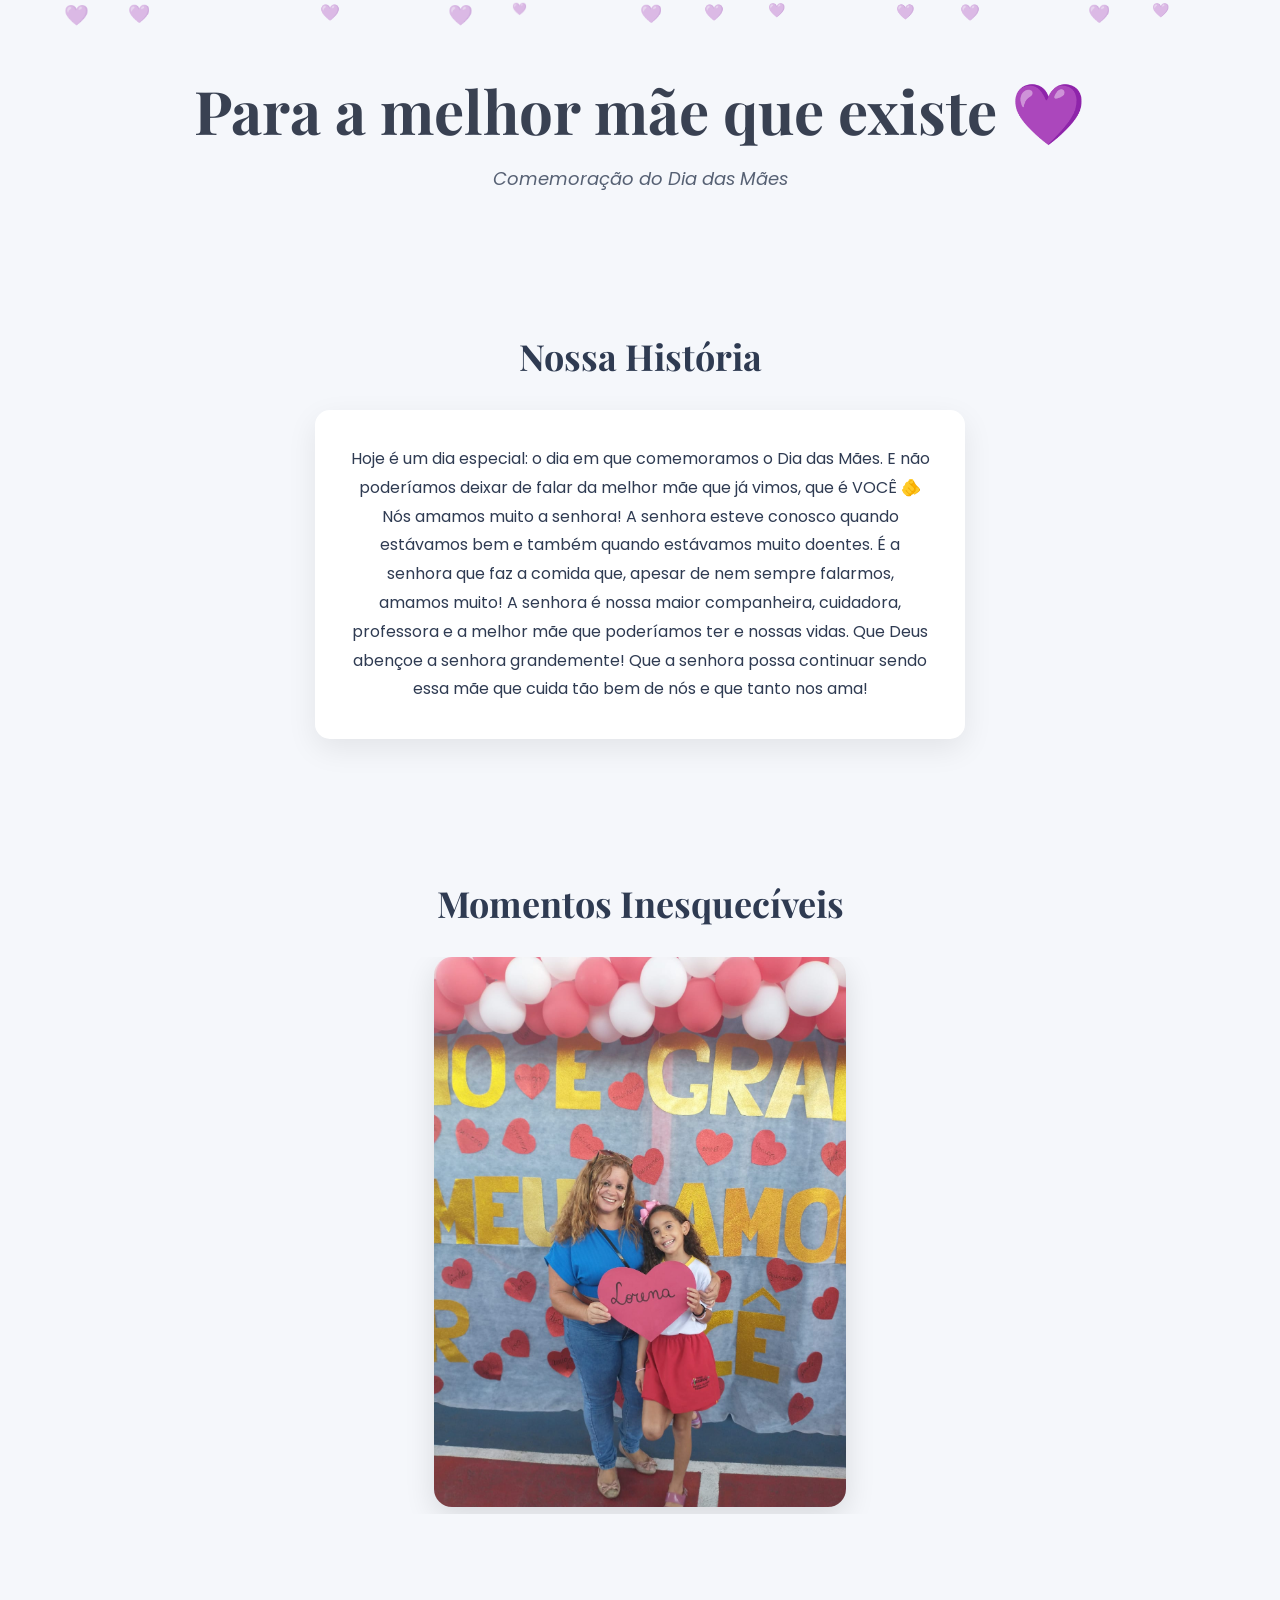
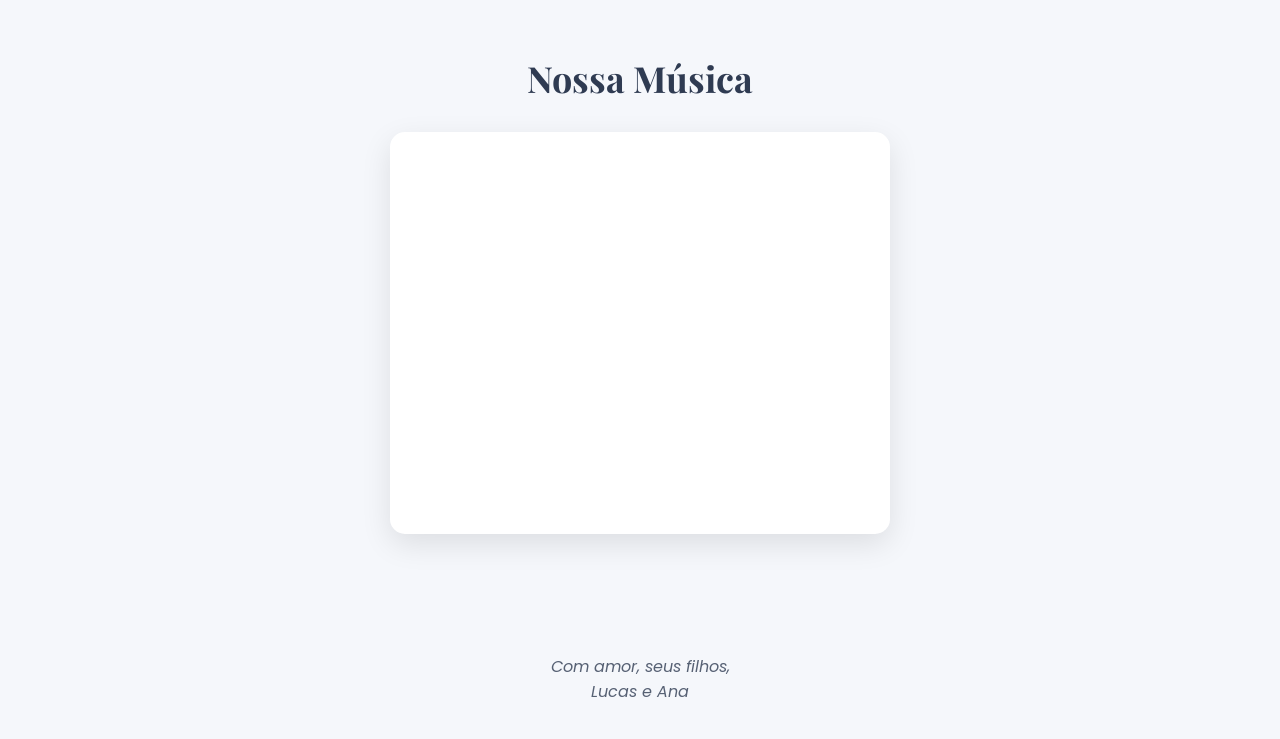
==== home.html @ 5a2582f9 "Add files via upload" ====
<!DOCTYPE html>
<html lang="pt-BR">
<head>
<meta charset="UTF-8">
<meta name="viewport" content="width=device-width, initial-scale=1.0">
<title>Feliz Dia das Mães</title>
<link rel="preconnect" href="https://fonts.googleapis.com">
<link rel="preconnect" href="https://fonts.gstatic.com" crossorigin>
<link href="https://fonts.googleapis.com/css2?family=Poppins:wght@300;400;500&family=Playfair+Display:wght@500;600&display=swap" rel="stylesheet">
<link rel="stylesheet" href="https://cdn.jsdelivr.net/npm/swiper@11/swiper-bundle.min.css"/>
<link rel="stylesheet" href="style.css">

</head>

<body>

    <div class="heart-container">
<span>💜</span>
<span>💜</span>
<span>💜</span>
<span>💜</span>
<span>💜</span>
<span>💜</span>
<span>💜</span>
<span>💜</span>
<span>💜</span>
<span>💜</span>
<span>💜</span>
<span>💜</span>
</div>

<section class="container hero">

<h1>Para a melhor mãe que existe 💜</h1>

<p>Comemoração do Dia das Mães</p>

</section>


<section class="container">

<h2 class="section-title">Nossa História</h2>

<div class="historia-card">

Hoje é um dia especial: o dia em que comemoramos o Dia das Mães. E não poderíamos deixar de falar da melhor mãe que já vimos, que é VOCÊ 🫵
Nós amamos muito a senhora! A senhora esteve conosco quando estávamos bem e também quando estávamos muito doentes. É a senhora que faz a comida que, apesar de nem sempre falarmos, amamos muito!
A senhora é nossa maior companheira, cuidadora, professora e a melhor mãe que poderíamos ter e nossas vidas.
Que Deus abençoe a senhora grandemente! Que a senhora possa continuar sendo essa mãe que cuida tão bem de nós e que tanto nos ama!

</div>

</section>


<section class="container">

<h2 class="section-title">Momentos Inesquecíveis</h2>

<div class="swiper">

<div class="swiper-wrapper">

<div class="swiper-slide">
<img src="img/foto1.jpeg">
</div>

<div class="swiper-slide">
<img src="img/foto2.jpeg">
</div>

<div class="swiper-slide">
<img src="img/foto3.jpeg">
</div>

<div class="swiper-slide">
<img src="img/foto4.jpeg">
</div>

<div class="swiper-slide">
<img src="img/foto5.jpeg">
</div>

<div class="swiper-slide">
<img src="img/foto6.jpeg">
</div>

<div class="swiper-slide">
<img src="img/foto7.jpeg">
</div>

<div class="swiper-slide">
<img src="img/foto8.jpeg">
</div>

<div class="swiper-slide">
<img src="img/foto9.jpeg">
</div>

<div class="swiper-slide">
<img src="img/foto10.jpeg">
</div>

</div>

</div>

</section>


<section class="container">

<h2 class="section-title">Nossa Música</h2>

<div class="music-card">

<iframe data-testid="embed-iframe" style="border-radius:12px" src="https://open.spotify.com/embed/track/4aXRU1cAUFqQ8NJVWZFw5L?utm_source=generator" width="100%" height="352" frameBorder="0" allowfullscreen="" allow="autoplay; clipboard-write; encrypted-media; fullscreen; picture-in-picture" loading="lazy"></iframe>

</div>

</section>

<footer>

Com amor, seus filhos, <br> Lucas e Ana

</footer>


<script src="https://cdn.jsdelivr.net/npm/swiper@11/swiper-bundle.min.js"></script>

<script>

new Swiper('.swiper',{

loop:true,

autoplay:{
delay:2000,
disableOnInteraction:false
}

});
</script>
<script>
window.onload = () => {
document.body.style.opacity = "1";
};
</script>

</body>
</html>
---- style.css ----
*{
margin:0;
padding:0;
box-sizing:border-box;
}

body{

font-family:'Poppins',sans-serif;
background:#f5f7fb;
color:#2f3b52;
overflow-x:hidden;
opacity:0;
transition: opacity 0.8s ease;

}

/* CONTAINER */

.container{

width:90%;
max-width:1000px;
margin:auto;
padding:70px 0;
text-align:center;

}

/* HERO */

.hero h1{

font-family:'Playfair Display',serif;
font-size:60px;
color:#394152;

}

.hero p{

margin-top:15px;
font-size:18px;
font-style:italic;
opacity:.8;

}

/* TITULOS */

.section-title{

font-family:'Playfair Display',serif;
font-size:36px;
margin-bottom:30px;

}

.section-title span{

color:#5b8ee4;

}

/* CARD HISTÓRIA */

.historia-card{

background:white;

padding:35px;

max-width:650px;

margin:auto;

border-radius:15px;

box-shadow:0 10px 30px rgba(0,0,0,0.08);

line-height:1.8;

}

/* SWIPER */

.swiper{

max-width:600px;
margin:auto;

}

.swiper-slide img{

height: 550px;
border-radius:18px;

box-shadow:0 10px 30px rgba(0,0,0,0.12);

}

/* CARD MUSICA */

.music-card{

margin:30px auto;

background:white;

max-width:500px;

padding:25px;

border-radius:15px;

box-shadow:0 10px 30px rgba(0,0,0,0.1);

display:flex;

align-items:center;

gap:20px;

}


/* FOOTER */

footer{
text-align:center;
margin-top:20px;
margin-bottom: 35px;
font-style:italic;
opacity:.8;

}

/* CORAÇÕES CAINDO NO BACKGROUND */

.heart-container{
position:fixed;
top:0;
left:0;
width:100%;
height:100%;
pointer-events:none;
overflow:hidden;
z-index:-1;
}

.heart-container span{

position:absolute;
color:rgba(70,120,220,0.35);
font-size:22px;
animation:fall linear infinite;

}

/* posições diferentes */

.heart-container span:nth-child(1){
left:10%;
animation-duration:12s;
font-size:18px;
}

.heart-container span:nth-child(2){
left:25%;
animation-duration:15s;
font-size:16px;
}

.heart-container span:nth-child(3){
left:35%;
animation-duration:13s;
font-size:20px;
}

.heart-container span:nth-child(4){
left:55%;
animation-duration:17s;
font-size:16px;
}

.heart-container span:nth-child(5){
left:70%;
animation-duration:14s;
font-size:15px;
}

.heart-container span:nth-child(6){
left:85%;
animation-duration:16s;
font-size:18px;
}

.heart-container span:nth-child(7){
left:90%;
animation-duration:18s;
font-size:14px;
}

.heart-container span:nth-child(8){
left:40%;
animation-duration:15s;
font-size:12px;
}

.heart-container span:nth-child(9){
left:5%;
animation-duration:16s;
font-size:20px;
}

.heart-container span:nth-child(10){
left:50%;
animation-duration:14s;
font-size:18px;
}

.heart-container span:nth-child(11){
left:75%;
animation-duration:17s;
font-size:16px;
}

.heart-container span:nth-child(12){
left:60%;
animation-duration:19s;
font-size:14px;
}

/* ANIMAÇÃO */

@keyframes fall{

0%{
transform:translateY(-10vh);
opacity:0;
}

10%{
opacity:0.8;
}

100%{
transform:translateY(110vh);
opacity:0.3;
}

}

/* RESPONSIVO */

@media(max-width:768px){

.hero h1{
font-size:38px;
font-weight: 600;
}

.section-title{

font-size:25px;
font-weight: 500;

}

.music-card{

flex-direction:column;
text-align:center;

}

.music-info{

text-align:center;

}

.swiper-slide img {
    height: 450px;
}

}
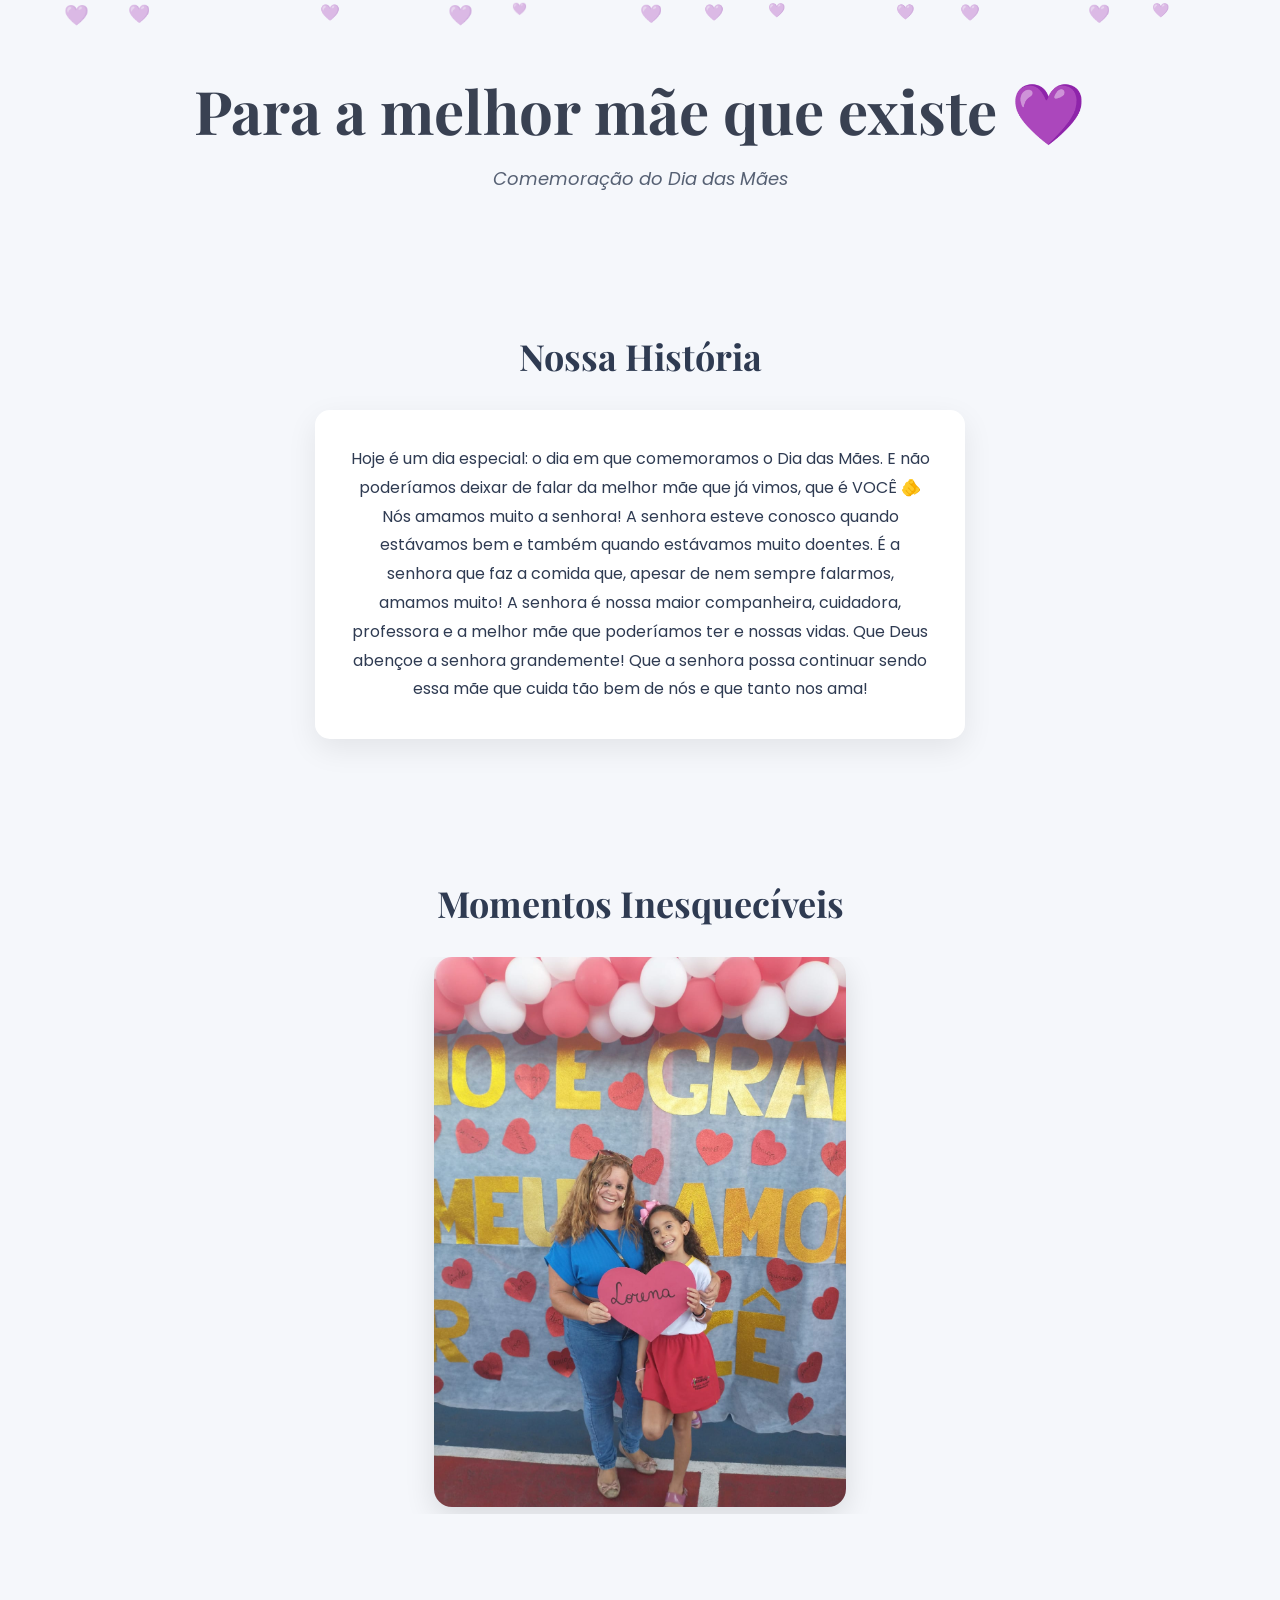
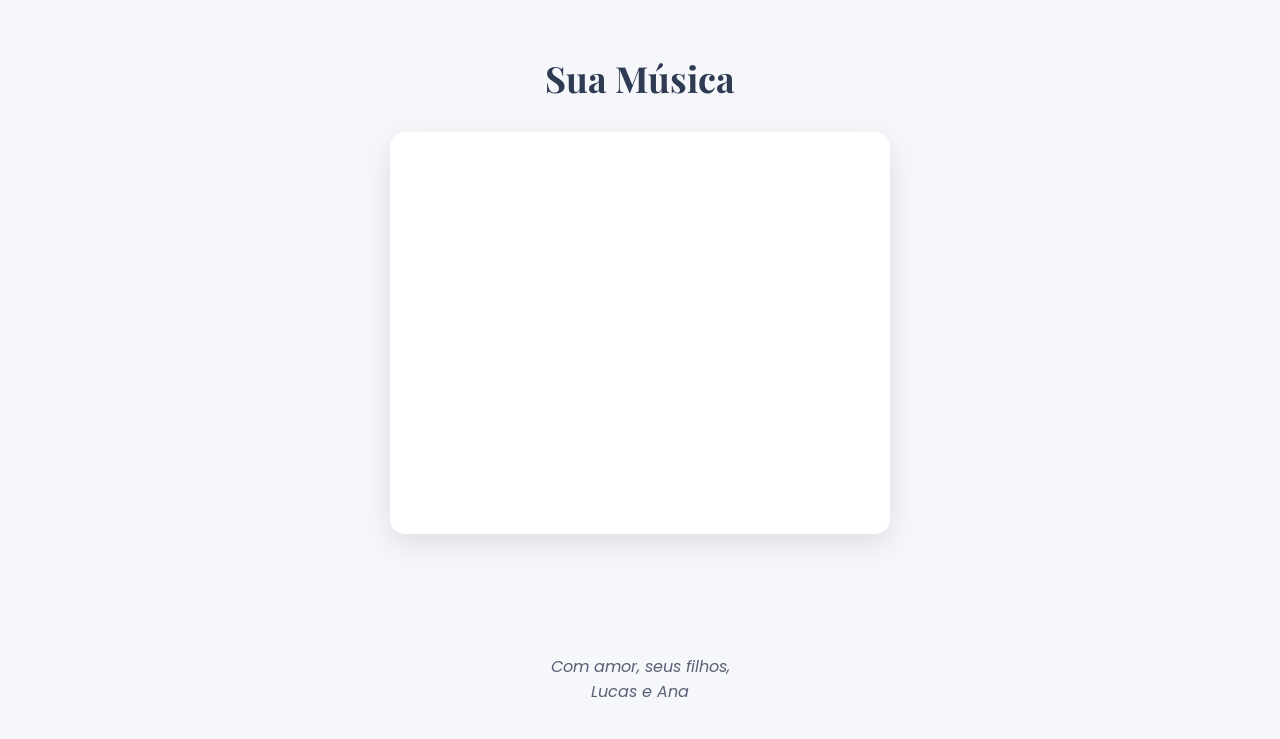
==== commit 853880cf: "Fix HTML encoding issues in home.html" ====
--- a/home.html
+++ b/home.html
@@ -111,7 +111,7 @@
 
 <section class="container">
 
-<h2 class="section-title">Nossa Música</h2>
+<h2 class="section-title">Sua Música</h2>
 
 <div class="music-card">
 
@@ -150,4 +150,4 @@
 </script>
 
 </body>
-</html>+</html>
